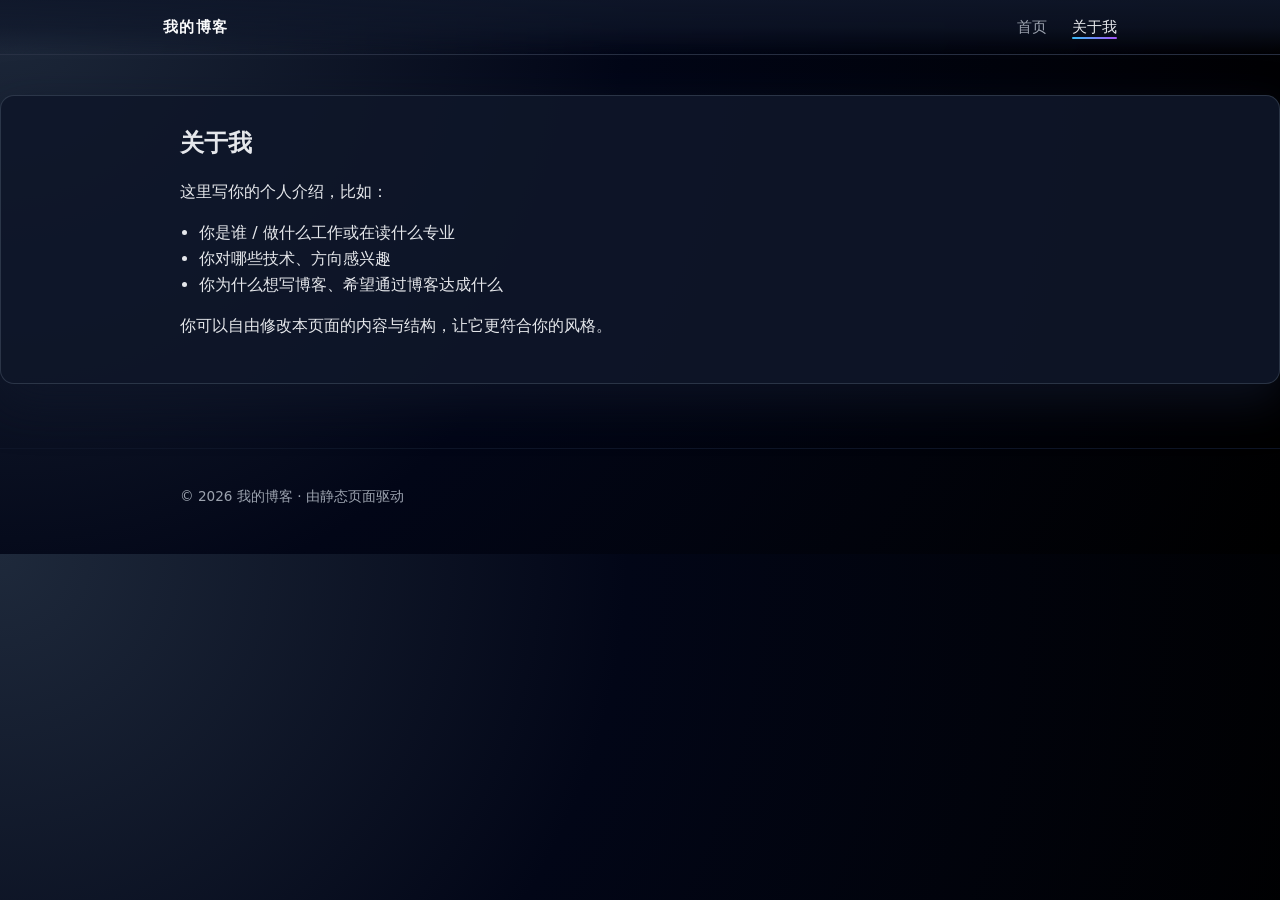
==== about.html @ caa6a8b9 "init personal blog" ====
<!DOCTYPE html>
<html lang="zh-CN">
<head>
  <meta charset="UTF-8" />
  <meta name="viewport" content="width=device-width, initial-scale=1.0" />
  <title>关于我 | 我的博客</title>
  <link rel="stylesheet" href="assets/css/style.css" />
</head>
<body>
  <header class="site-header">
    <div class="container header-inner">
      <a class="logo" href="index.html">我的博客</a>
      <nav class="nav">
        <a href="index.html">首页</a>
        <a href="about.html" class="active">关于我</a>
      </nav>
    </div>
  </header>

  <main class="site-main">
    <section class="page-section">
      <div class="container">
        <h1>关于我</h1>
        <p>
          这里写你的个人介绍，比如：
        </p>
        <ul>
          <li>你是谁 / 做什么工作或在读什么专业</li>
          <li>你对哪些技术、方向感兴趣</li>
          <li>你为什么想写博客、希望通过博客达成什么</li>
        </ul>
        <p>
          你可以自由修改本页面的内容与结构，让它更符合你的风格。
        </p>
      </div>
    </section>
  </main>

  <footer class="site-footer">
    <div class="container">
      <p>© <span id="year"></span> 我的博客 · 由静态页面驱动</p>
    </div>
  </footer>

  <script>
    document.getElementById('year').textContent = new Date().getFullYear();
  </script>
</body>
</html>
---- assets/css/style.css ----
:root {
  --bg: #0f172a;
  --bg-elevated: #020617;
  --accent: #38bdf8;
  --accent-soft: rgba(56, 189, 248, 0.15);
  --text: #e5e7eb;
  --muted: #9ca3af;
  --border: #1f2937;
  --radius-lg: 14px;
  --radius-md: 10px;
  --shadow-soft: 0 18px 45px rgba(15, 23, 42, 0.7);
}

*,
*::before,
*::after {
  box-sizing: border-box;
}

body {
  margin: 0;
  font-family: system-ui, -apple-system, BlinkMacSystemFont, "SF Pro Text",
    "Segoe UI", sans-serif;
  background: radial-gradient(circle at top left, #1e293b 0, #020617 45%, #000 100%);
  color: var(--text);
  line-height: 1.6;
}

a {
  color: var(--accent);
  text-decoration: none;
}

a:hover {
  text-decoration: underline;
}

.container {
  max-width: 960px;
  margin: 0 auto;
  padding: 0 1.25rem;
}

.site-header {
  position: sticky;
  top: 0;
  z-index: 20;
  backdrop-filter: blur(18px);
  background: linear-gradient(
    to bottom,
    rgba(15, 23, 42, 0.9),
    rgba(15, 23, 42, 0.7),
    transparent
  );
  border-bottom: 1px solid rgba(148, 163, 184, 0.18);
}

.header-inner {
  display: flex;
  align-items: center;
  justify-content: space-between;
  padding: 0.9rem 0.2rem;
}

.logo {
  font-weight: 700;
  letter-spacing: 0.08em;
  font-size: 0.95rem;
  text-transform: uppercase;
  color: #f9fafb;
}

.nav a {
  margin-left: 1.25rem;
  font-size: 0.92rem;
  color: var(--muted);
  position: relative;
}

.nav a::after {
  content: "";
  position: absolute;
  left: 0;
  bottom: -0.25rem;
  width: 0;
  height: 2px;
  background: linear-gradient(to right, #38bdf8, #a855f7);
  border-radius: 999px;
  transition: width 0.18s ease-out;
}

.nav a:hover::after,
.nav a.active::after {
  width: 100%;
}

.nav a.active {
  color: #e5e7eb;
}

.site-main {
  padding: 2.5rem 0 4rem;
}

.hero {
  padding: 1.75rem 0 1.5rem;
}

.hero h1 {
  font-size: 2rem;
  margin-bottom: 0.75rem;
  letter-spacing: 0.03em;
}

.hero p {
  color: var(--muted);
  max-width: 520px;
}

.post-list-section h2 {
  font-size: 1.2rem;
  text-transform: uppercase;
  letter-spacing: 0.16em;
  color: var(--muted);
  margin: 2rem 0 1rem;
}

.post-list {
  display: grid;
  gap: 1.25rem;
}

.post-card {
  background: linear-gradient(
    135deg,
    rgba(15, 23, 42, 0.95),
    rgba(15, 23, 42, 0.9)
  );
  border-radius: var(--radius-lg);
  border: 1px solid rgba(148, 163, 184, 0.22);
  padding: 1.2rem 1.3rem;
  box-shadow: var(--shadow-soft);
  position: relative;
  overflow: hidden;
}

.post-card::before {
  content: "";
  position: absolute;
  inset: 0;
  background: radial-gradient(
    circle at top left,
    rgba(56, 189, 248, 0.18),
    transparent 55%
  );
  opacity: 0;
  transition: opacity 0.18s ease-out;
}

.post-card:hover::before {
  opacity: 1;
}

.post-card h3 {
  margin: 0 0 0.4rem;
  color: #f9fafb;
}

.post-meta {
  font-size: 0.8rem;
  color: var(--muted);
  margin-bottom: 0.65rem;
}

.post-excerpt {
  margin: 0 0 0.9rem;
  color: #d1d5db;
  font-size: 0.92rem;
}

.read-more {
  display: inline-flex;
  align-items: center;
  font-size: 0.86rem;
  padding: 0.3rem 0.75rem;
  border-radius: 999px;
  background: var(--accent-soft);
  border: 1px solid rgba(56, 189, 248, 0.45);
}

.read-more:hover {
  background: rgba(56, 189, 248, 0.25);
  text-decoration: none;
}

.page-section,
.post-detail {
  background: rgba(15, 23, 42, 0.9);
  border-radius: var(--radius-lg);
  border: 1px solid rgba(148, 163, 184, 0.22);
  padding: 1.75rem 1.6rem;
  box-shadow: var(--shadow-soft);
}

.page-section h1,
.post-detail h1 {
  margin-top: 0;
  margin-bottom: 0.75rem;
}

.page-section ul {
  padding-left: 1.2rem;
}

.back-link {
  display: inline-block;
  margin-top: 1.5rem;
  font-size: 0.9rem;
}

.site-footer {
  border-top: 1px solid rgba(15, 23, 42, 0.9);
  padding: 1.5rem 0 2rem;
  color: var(--muted);
  font-size: 0.85rem;
}

code {
  font-family: ui-monospace, SFMono-Regular, Menlo, Monaco, Consolas,
    "Liberation Mono", "Courier New", monospace;
  background: rgba(15, 23, 42, 0.9);
  padding: 0.08rem 0.35rem;
  border-radius: 6px;
  border: 1px solid rgba(148, 163, 184, 0.3);
}

@media (max-width: 640px) {
  .header-inner {
    padding-inline: 0;
  }

  .hero {
    padding-top: 1.25rem;
  }

  .page-section,
  .post-detail {
    padding: 1.3rem 1.1rem;
  }
}
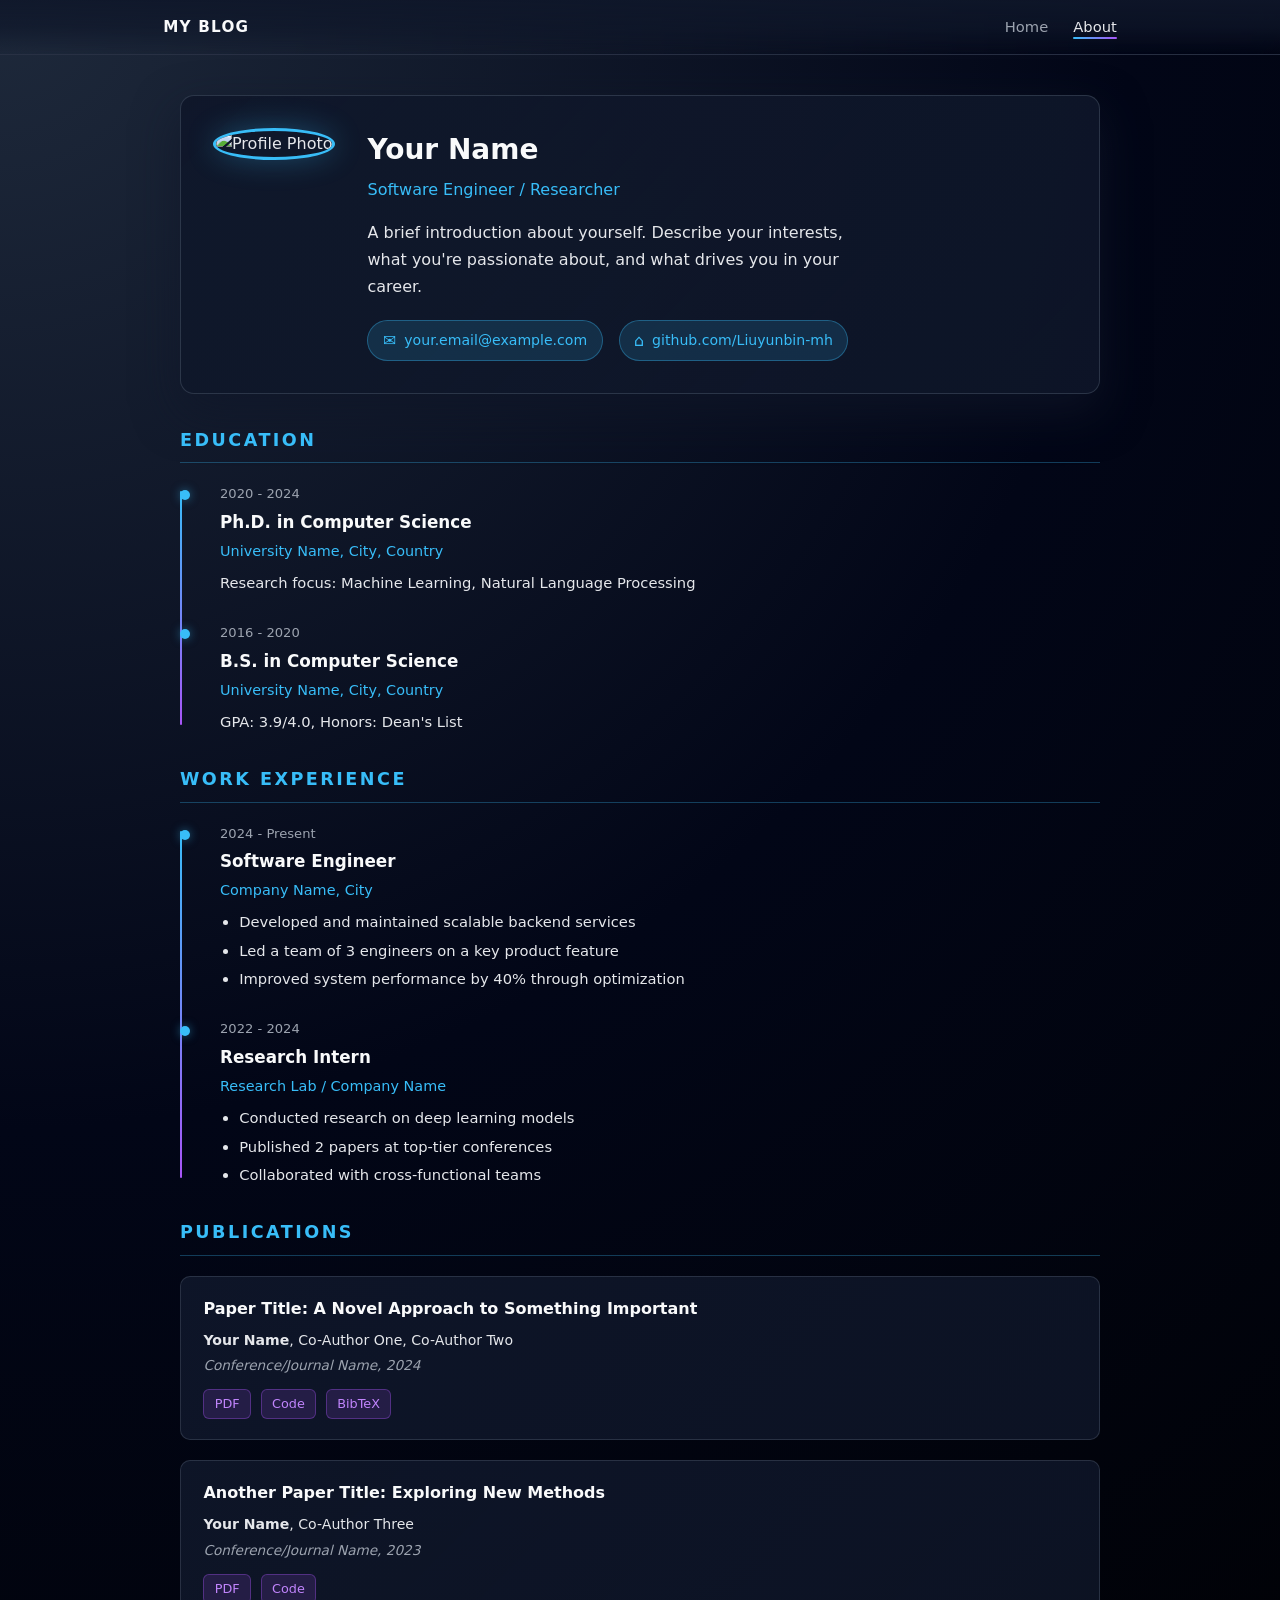
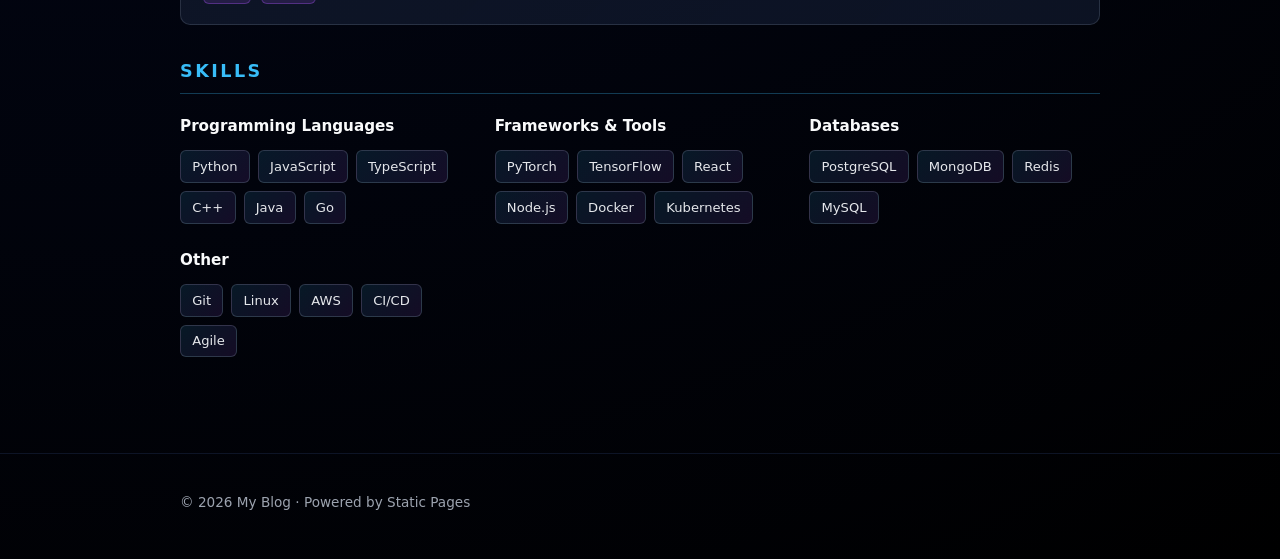
==== commit fa7c2416: "add resume sections" ====
--- a/about.html
+++ b/about.html
@@ -1,44 +1,190 @@
 <!DOCTYPE html>
-<html lang="zh-CN">
+<html lang="en">
 <head>
   <meta charset="UTF-8" />
   <meta name="viewport" content="width=device-width, initial-scale=1.0" />
-  <title>关于我 | 我的博客</title>
+  <title>About Me | My Blog</title>
   <link rel="stylesheet" href="assets/css/style.css" />
 </head>
 <body>
   <header class="site-header">
     <div class="container header-inner">
-      <a class="logo" href="index.html">我的博客</a>
+      <a class="logo" href="index.html">My Blog</a>
       <nav class="nav">
-        <a href="index.html">首页</a>
-        <a href="about.html" class="active">关于我</a>
+        <a href="index.html">Home</a>
+        <a href="about.html" class="active">About</a>
       </nav>
     </div>
   </header>
 
   <main class="site-main">
-    <section class="page-section">
+    <!-- Profile Section -->
+    <section class="profile-section">
       <div class="container">
-        <h1>关于我</h1>
-        <p>
-          这里写你的个人介绍，比如：
-        </p>
-        <ul>
-          <li>你是谁 / 做什么工作或在读什么专业</li>
-          <li>你对哪些技术、方向感兴趣</li>
-          <li>你为什么想写博客、希望通过博客达成什么</li>
-        </ul>
-        <p>
-          你可以自由修改本页面的内容与结构，让它更符合你的风格。
-        </p>
+        <div class="profile-card">
+          <div class="profile-avatar">
+            <img src="assets/images/avatar.jpg" alt="Profile Photo" />
+          </div>
+          <div class="profile-info">
+            <h1>Your Name</h1>
+            <p class="profile-title">Software Engineer / Researcher</p>
+            <p class="profile-bio">
+              A brief introduction about yourself. Describe your interests, 
+              what you're passionate about, and what drives you in your career.
+            </p>
+            <div class="profile-contact">
+              <a href="mailto:your.email@example.com" class="contact-item">
+                <span class="icon">✉</span> your.email@example.com
+              </a>
+              <a href="https://github.com/Liuyunbin-mh" target="_blank" class="contact-item">
+                <span class="icon">⌂</span> github.com/Liuyunbin-mh
+              </a>
+            </div>
+          </div>
+        </div>
+      </div>
+    </section>
+
+    <!-- Education Section -->
+    <section class="resume-section">
+      <div class="container">
+        <h2 class="section-title">Education</h2>
+        <div class="timeline">
+          <div class="timeline-item">
+            <div class="timeline-date">2020 - 2024</div>
+            <div class="timeline-content">
+              <h3>Ph.D. in Computer Science</h3>
+              <p class="institution">University Name, City, Country</p>
+              <p>Research focus: Machine Learning, Natural Language Processing</p>
+            </div>
+          </div>
+          <div class="timeline-item">
+            <div class="timeline-date">2016 - 2020</div>
+            <div class="timeline-content">
+              <h3>B.S. in Computer Science</h3>
+              <p class="institution">University Name, City, Country</p>
+              <p>GPA: 3.9/4.0, Honors: Dean's List</p>
+            </div>
+          </div>
+        </div>
+      </div>
+    </section>
+
+    <!-- Work Experience Section -->
+    <section class="resume-section">
+      <div class="container">
+        <h2 class="section-title">Work Experience</h2>
+        <div class="timeline">
+          <div class="timeline-item">
+            <div class="timeline-date">2024 - Present</div>
+            <div class="timeline-content">
+              <h3>Software Engineer</h3>
+              <p class="institution">Company Name, City</p>
+              <ul>
+                <li>Developed and maintained scalable backend services</li>
+                <li>Led a team of 3 engineers on a key product feature</li>
+                <li>Improved system performance by 40% through optimization</li>
+              </ul>
+            </div>
+          </div>
+          <div class="timeline-item">
+            <div class="timeline-date">2022 - 2024</div>
+            <div class="timeline-content">
+              <h3>Research Intern</h3>
+              <p class="institution">Research Lab / Company Name</p>
+              <ul>
+                <li>Conducted research on deep learning models</li>
+                <li>Published 2 papers at top-tier conferences</li>
+                <li>Collaborated with cross-functional teams</li>
+              </ul>
+            </div>
+          </div>
+        </div>
+      </div>
+    </section>
+
+    <!-- Publications Section -->
+    <section class="resume-section">
+      <div class="container">
+        <h2 class="section-title">Publications</h2>
+        <div class="publication-list">
+          <article class="publication-item">
+            <h3>Paper Title: A Novel Approach to Something Important</h3>
+            <p class="pub-authors"><strong>Your Name</strong>, Co-Author One, Co-Author Two</p>
+            <p class="pub-venue">Conference/Journal Name, 2024</p>
+            <div class="pub-links">
+              <a href="#" class="pub-link">PDF</a>
+              <a href="#" class="pub-link">Code</a>
+              <a href="#" class="pub-link">BibTeX</a>
+            </div>
+          </article>
+          <article class="publication-item">
+            <h3>Another Paper Title: Exploring New Methods</h3>
+            <p class="pub-authors"><strong>Your Name</strong>, Co-Author Three</p>
+            <p class="pub-venue">Conference/Journal Name, 2023</p>
+            <div class="pub-links">
+              <a href="#" class="pub-link">PDF</a>
+              <a href="#" class="pub-link">Code</a>
+            </div>
+          </article>
+        </div>
+      </div>
+    </section>
+
+    <!-- Skills Section -->
+    <section class="resume-section">
+      <div class="container">
+        <h2 class="section-title">Skills</h2>
+        <div class="skills-grid">
+          <div class="skill-category">
+            <h3>Programming Languages</h3>
+            <div class="skill-tags">
+              <span class="skill-tag">Python</span>
+              <span class="skill-tag">JavaScript</span>
+              <span class="skill-tag">TypeScript</span>
+              <span class="skill-tag">C++</span>
+              <span class="skill-tag">Java</span>
+              <span class="skill-tag">Go</span>
+            </div>
+          </div>
+          <div class="skill-category">
+            <h3>Frameworks & Tools</h3>
+            <div class="skill-tags">
+              <span class="skill-tag">PyTorch</span>
+              <span class="skill-tag">TensorFlow</span>
+              <span class="skill-tag">React</span>
+              <span class="skill-tag">Node.js</span>
+              <span class="skill-tag">Docker</span>
+              <span class="skill-tag">Kubernetes</span>
+            </div>
+          </div>
+          <div class="skill-category">
+            <h3>Databases</h3>
+            <div class="skill-tags">
+              <span class="skill-tag">PostgreSQL</span>
+              <span class="skill-tag">MongoDB</span>
+              <span class="skill-tag">Redis</span>
+              <span class="skill-tag">MySQL</span>
+            </div>
+          </div>
+          <div class="skill-category">
+            <h3>Other</h3>
+            <div class="skill-tags">
+              <span class="skill-tag">Git</span>
+              <span class="skill-tag">Linux</span>
+              <span class="skill-tag">AWS</span>
+              <span class="skill-tag">CI/CD</span>
+              <span class="skill-tag">Agile</span>
+            </div>
+          </div>
+        </div>
       </div>
     </section>
   </main>
 
   <footer class="site-footer">
     <div class="container">
-      <p>© <span id="year"></span> 我的博客 · 由静态页面驱动</p>
+      <p>© <span id="year"></span> My Blog · Powered by Static Pages</p>
     </div>
   </footer>
 
@@ -47,4 +193,3 @@
   </script>
 </body>
 </html>
-
--- a/assets/css/style.css
+++ b/assets/css/style.css
@@ -249,3 +249,288 @@
   }
 }
 
+/* ========== Profile Section ========== */
+.profile-section {
+  margin-bottom: 2rem;
+}
+
+.profile-card {
+  display: flex;
+  gap: 2rem;
+  background: linear-gradient(135deg, rgba(15, 23, 42, 0.95), rgba(15, 23, 42, 0.85));
+  border-radius: var(--radius-lg);
+  border: 1px solid rgba(148, 163, 184, 0.22);
+  padding: 2rem;
+  box-shadow: var(--shadow-soft);
+}
+
+.profile-avatar {
+  flex-shrink: 0;
+}
+
+.profile-avatar img {
+  width: 160px;
+  height: 160px;
+  border-radius: 50%;
+  object-fit: cover;
+  border: 3px solid var(--accent);
+  box-shadow: 0 0 30px rgba(56, 189, 248, 0.3);
+}
+
+.profile-info h1 {
+  margin: 0 0 0.25rem;
+  font-size: 1.75rem;
+  color: #f9fafb;
+}
+
+.profile-title {
+  color: var(--accent);
+  font-size: 1rem;
+  margin: 0 0 1rem;
+  font-weight: 500;
+}
+
+.profile-bio {
+  color: var(--text);
+  margin: 0 0 1.25rem;
+  max-width: 480px;
+  line-height: 1.7;
+}
+
+.profile-contact {
+  display: flex;
+  flex-wrap: wrap;
+  gap: 1rem;
+}
+
+.contact-item {
+  display: inline-flex;
+  align-items: center;
+  gap: 0.5rem;
+  padding: 0.4rem 0.9rem;
+  background: var(--accent-soft);
+  border: 1px solid rgba(56, 189, 248, 0.35);
+  border-radius: 999px;
+  font-size: 0.88rem;
+  transition: background 0.15s ease;
+}
+
+.contact-item:hover {
+  background: rgba(56, 189, 248, 0.25);
+  text-decoration: none;
+}
+
+.contact-item .icon {
+  font-size: 1rem;
+}
+
+/* ========== Resume Sections ========== */
+.resume-section {
+  margin-bottom: 2rem;
+}
+
+.section-title {
+  font-size: 1.1rem;
+  text-transform: uppercase;
+  letter-spacing: 0.14em;
+  color: var(--accent);
+  margin: 0 0 1.25rem;
+  padding-bottom: 0.5rem;
+  border-bottom: 1px solid rgba(56, 189, 248, 0.3);
+}
+
+/* ========== Timeline (Education & Experience) ========== */
+.timeline {
+  position: relative;
+  padding-left: 1.5rem;
+}
+
+.timeline::before {
+  content: "";
+  position: absolute;
+  left: 0;
+  top: 0.5rem;
+  bottom: 0.5rem;
+  width: 2px;
+  background: linear-gradient(to bottom, var(--accent), #a855f7);
+  border-radius: 999px;
+}
+
+.timeline-item {
+  position: relative;
+  margin-bottom: 1.75rem;
+  padding-left: 1rem;
+}
+
+.timeline-item::before {
+  content: "";
+  position: absolute;
+  left: -1.5rem;
+  top: 0.45rem;
+  width: 10px;
+  height: 10px;
+  background: var(--accent);
+  border-radius: 50%;
+  box-shadow: 0 0 10px rgba(56, 189, 248, 0.5);
+}
+
+.timeline-date {
+  font-size: 0.82rem;
+  color: var(--muted);
+  margin-bottom: 0.3rem;
+  font-weight: 500;
+}
+
+.timeline-content h3 {
+  margin: 0 0 0.25rem;
+  font-size: 1.05rem;
+  color: #f9fafb;
+}
+
+.timeline-content .institution {
+  color: var(--accent);
+  font-size: 0.9rem;
+  margin: 0 0 0.5rem;
+}
+
+.timeline-content p {
+  margin: 0;
+  color: var(--text);
+  font-size: 0.92rem;
+}
+
+.timeline-content ul {
+  margin: 0.5rem 0 0;
+  padding-left: 1.2rem;
+  color: var(--text);
+  font-size: 0.92rem;
+}
+
+.timeline-content li {
+  margin-bottom: 0.3rem;
+}
+
+/* ========== Publications ========== */
+.publication-list {
+  display: flex;
+  flex-direction: column;
+  gap: 1.25rem;
+}
+
+.publication-item {
+  background: linear-gradient(135deg, rgba(15, 23, 42, 0.9), rgba(15, 23, 42, 0.8));
+  border-radius: var(--radius-md);
+  border: 1px solid rgba(148, 163, 184, 0.2);
+  padding: 1.25rem 1.4rem;
+  transition: border-color 0.15s ease;
+}
+
+.publication-item:hover {
+  border-color: rgba(56, 189, 248, 0.4);
+}
+
+.publication-item h3 {
+  margin: 0 0 0.5rem;
+  font-size: 1rem;
+  color: #f9fafb;
+  line-height: 1.5;
+}
+
+.pub-authors {
+  margin: 0 0 0.25rem;
+  font-size: 0.88rem;
+  color: var(--text);
+}
+
+.pub-venue {
+  margin: 0 0 0.75rem;
+  font-size: 0.85rem;
+  color: var(--muted);
+  font-style: italic;
+}
+
+.pub-links {
+  display: flex;
+  gap: 0.6rem;
+}
+
+.pub-link {
+  display: inline-block;
+  padding: 0.25rem 0.65rem;
+  background: rgba(168, 85, 247, 0.15);
+  border: 1px solid rgba(168, 85, 247, 0.35);
+  border-radius: 6px;
+  font-size: 0.8rem;
+  color: #c084fc;
+  transition: background 0.15s ease;
+}
+
+.pub-link:hover {
+  background: rgba(168, 85, 247, 0.25);
+  text-decoration: none;
+}
+
+/* ========== Skills ========== */
+.skills-grid {
+  display: grid;
+  grid-template-columns: repeat(auto-fit, minmax(220px, 1fr));
+  gap: 1.5rem;
+}
+
+.skill-category h3 {
+  margin: 0 0 0.75rem;
+  font-size: 0.95rem;
+  color: #f9fafb;
+  font-weight: 600;
+}
+
+.skill-tags {
+  display: flex;
+  flex-wrap: wrap;
+  gap: 0.5rem;
+}
+
+.skill-tag {
+  display: inline-block;
+  padding: 0.3rem 0.7rem;
+  background: linear-gradient(135deg, rgba(56, 189, 248, 0.12), rgba(168, 85, 247, 0.12));
+  border: 1px solid rgba(148, 163, 184, 0.25);
+  border-radius: 6px;
+  font-size: 0.82rem;
+  color: var(--text);
+  transition: all 0.15s ease;
+}
+
+.skill-tag:hover {
+  background: linear-gradient(135deg, rgba(56, 189, 248, 0.22), rgba(168, 85, 247, 0.22));
+  border-color: rgba(56, 189, 248, 0.4);
+  transform: translateY(-1px);
+}
+
+/* ========== Responsive for About Page ========== */
+@media (max-width: 700px) {
+  .profile-card {
+    flex-direction: column;
+    align-items: center;
+    text-align: center;
+    padding: 1.5rem;
+  }
+
+  .profile-avatar img {
+    width: 120px;
+    height: 120px;
+  }
+
+  .profile-bio {
+    max-width: 100%;
+  }
+
+  .profile-contact {
+    justify-content: center;
+  }
+
+  .skills-grid {
+    grid-template-columns: 1fr;
+  }
+}
+
